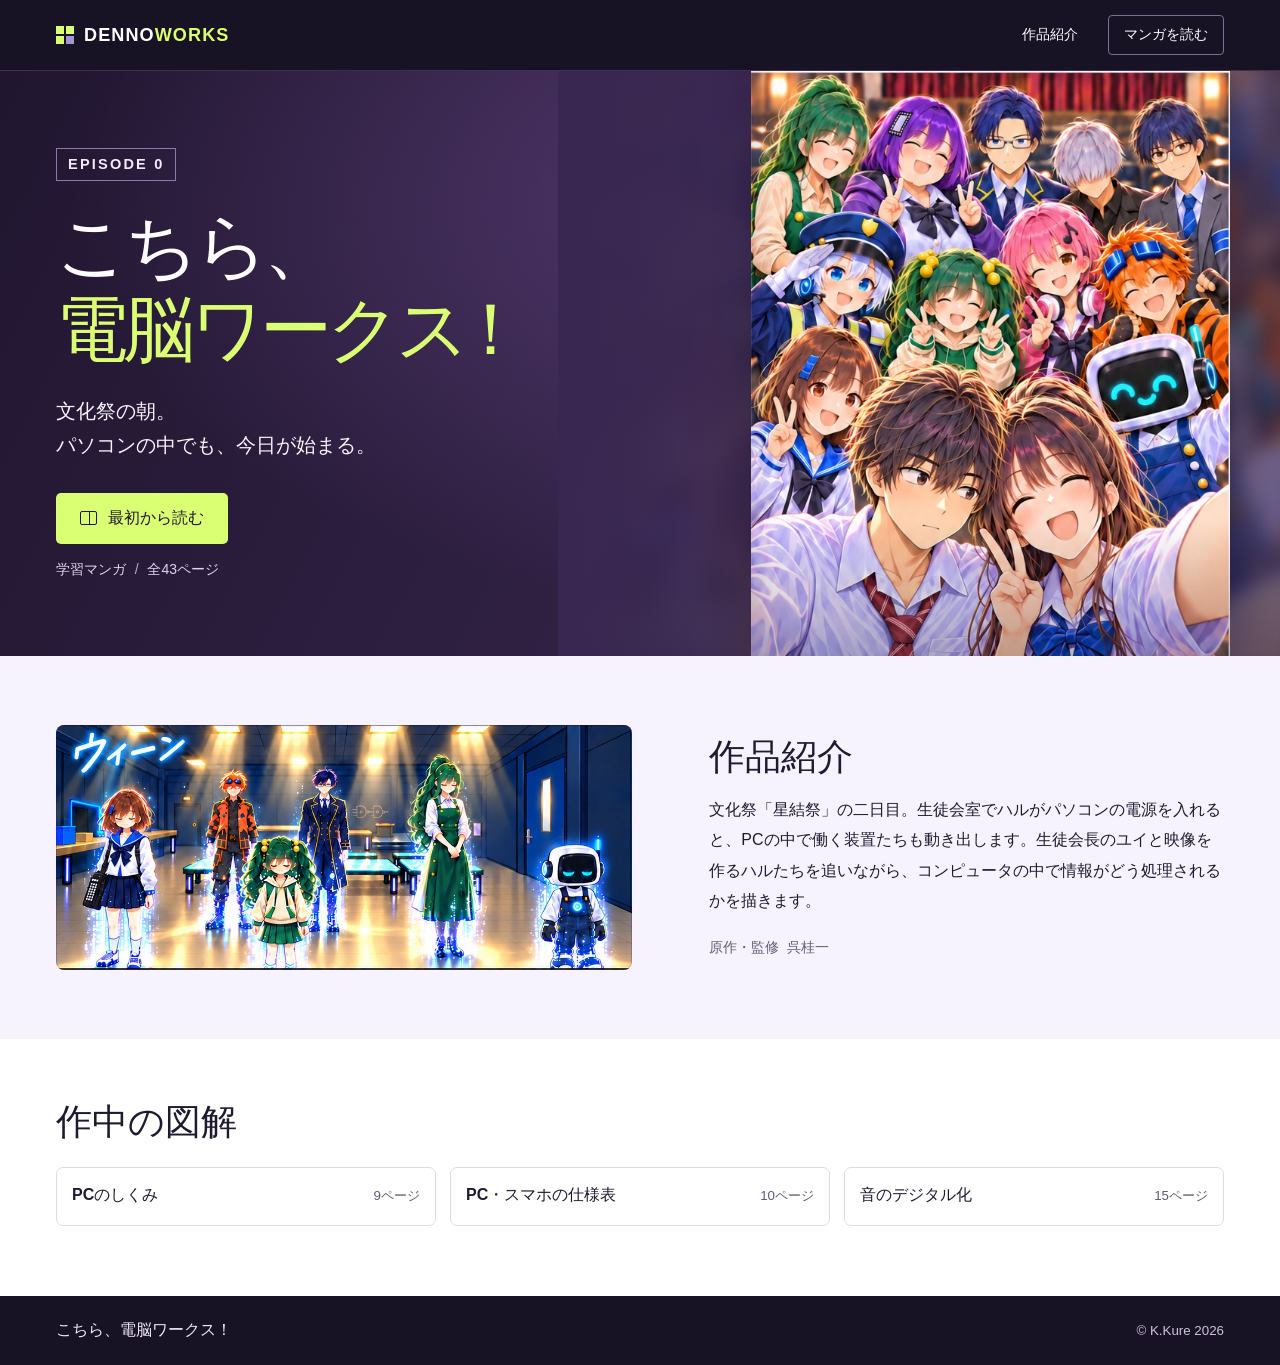
==== docs/index.html @ b40518f5 "Add DennoWorks site" ====
<!doctype html>
<html lang="ja">
<head>
  <meta charset="utf-8">
  <meta name="viewport" content="width=device-width, initial-scale=1">
  <meta name="description" content="文化祭の朝、ハルがパソコンの電源を入れる。学園とPCの中を行き来する情報の学習マンガ『こちら、電脳ワークス！』Episode 0。">
  <meta name="theme-color" content="#181324">
  <title>こちら、電脳ワークス！</title>
  <link rel="icon" href="assets/favicon.svg" type="image/svg+xml">
  <link rel="stylesheet" href="assets/site.css">
  <script src="assets/home.js" defer></script>
</head>
<body class="home">
  <header class="masthead">
    <div class="masthead-inner">
      <a class="brand" href="./" aria-label="電脳ワークスのトップ">
        <span class="brand-mark" aria-hidden="true"><i></i><i></i><i></i><i></i></span>
        DENNO<span>WORKS</span>
      </a>
      <nav aria-label="メインメニュー">
        <a href="#story">作品紹介</a>
        <a class="header-read" href="reader.html#p01">マンガを読む</a>
      </nav>
    </div>
  </header>

  <main>
    <section class="hero" aria-labelledby="site-title">
      <div class="hero-inner">
        <div class="hero-art">
          <img src="assets/cast.webp" alt="ハルとユイ、その周りに集まるPCの中の仲間たち" width="634" height="774" fetchpriority="high">
        </div>
        <div class="hero-content">
          <p class="episode-label">Episode 0</p>
          <h1 id="site-title"><span>こちら、</span><em>電脳ワークス<span class="title-exclamation">！</span></em></h1>
          <p class="hero-line">文化祭の朝。<br>パソコンの中でも、今日が始まる。</p>
          <div class="hero-actions">
            <a class="button button-primary" href="reader.html#p01"><span class="book-icon" aria-hidden="true"></span>最初から読む</a>
            <a class="resume" id="resume" href="reader.html" hidden>続きから読む</a>
          </div>
          <p class="hero-meta">学習マンガ <span aria-hidden="true">/</span> 全43ページ</p>
        </div>
      </div>
    </section>

    <section class="story" id="story" aria-labelledby="story-title">
      <div class="story-inner">
        <figure><img src="assets/workspace.webp" width="1038" height="442" alt="電源が入り、PCの中で姿を現す装置たち" loading="lazy"></figure>
        <div class="story-copy">
          <h2 id="story-title">作品紹介</h2>
          <p>文化祭「星結祭」の二日目。生徒会室でハルがパソコンの電源を入れると、PCの中で働く装置たちも動き出します。生徒会長のユイと映像を作るハルたちを追いながら、コンピュータの中で情報がどう処理されるかを描きます。</p>
          <p class="credit">原作・監修&nbsp; 呉桂一</p>
        </div>
      </div>
    </section>

    <section class="diagrams" aria-labelledby="diagrams-title">
      <h2 id="diagrams-title">作中の図解</h2>
      <ul>
        <li><a href="reader.html#p09"><span>PCのしくみ</span><small>9ページ</small></a></li>
        <li><a href="reader.html#p10"><span>PC・スマホの仕様表</span><small>10ページ</small></a></li>
        <li><a href="reader.html#p15"><span>音のデジタル化</span><small>15ページ</small></a></li>
      </ul>
    </section>
  </main>

  <footer class="site-footer"><div><span>こちら、電脳ワークス！</span><small>© K.Kure 2026</small></div></footer>
</body>
</html>
---- docs/assets/site.css ----
:root {
  color-scheme: light;
  --ink: #201a31;
  --night: #181324;
  --lime: #daff73;
  --paper: #f6f3ff;
  --muted: #625b74;
  --japanese: "Hiragino Sans", "Yu Gothic", "Meiryo", "Noto Sans CJK JP", sans-serif;
  --latin: "Arial", sans-serif;
  font-family: var(--japanese);
  background: #fff;
  color: var(--ink);
  font-synthesis: none;
}

*, *::before, *::after { box-sizing: border-box; }
body, h1, h2, p, figure { margin: 0; }
img { display: block; max-width: 100%; }
a { color: inherit; }
button, select { font: inherit; }
[hidden] { display: none !important; }
:focus-visible { outline: 3px solid #8951ef; outline-offset: 4px; }
.hero :focus-visible, .masthead :focus-visible, .reader :focus-visible { outline-color: #e7ff9f; }
.visually-hidden {
  position: absolute;
  width: 1px;
  height: 1px;
  padding: 0;
  overflow: hidden;
  clip-path: inset(50%);
  white-space: nowrap;
}

.masthead { background: var(--night); color: #fff; border-bottom: 1px solid #3d314f; }
.masthead-inner, .hero-inner, .story-inner, .diagrams, .site-footer > div {
  width: min(100% - 112px, 1224px);
  margin-inline: auto;
}
.masthead-inner { min-height: 70px; display: flex; justify-content: space-between; align-items: center; gap: 16px; }
.brand {
  display: inline-flex;
  align-items: center;
  gap: 0;
  font: 800 1.13rem/1 var(--latin);
  letter-spacing: .06em;
  white-space: nowrap;
  text-decoration: none;
}
.brand > span:last-child { color: var(--lime); }
.brand-mark { width: 18px; height: 18px; display: grid; grid-template: repeat(2, 1fr) / repeat(2, 1fr); gap: 2px; margin-right: 10px; }
.brand-mark i { background: var(--lime); }
.brand-mark i:last-child { background: #a597d5; }
.masthead nav { display: flex; align-items: center; gap: 30px; }
.masthead nav a { font-size: .875rem; font-weight: 700; text-decoration: none; white-space: nowrap; }
.masthead nav a:hover { color: var(--lime); }
.header-read { padding: 10px 15px; border: 1px solid #7e708f; border-radius: 4px; }

.hero { position: relative; isolation: isolate; overflow: hidden; background: #211630; color: #fff; }
.hero::before {
  position: absolute;
  z-index: -1;
  inset: 0;
  content: "";
  background: radial-gradient(ellipse at 66% 22%, #543a70 0%, transparent 65%), linear-gradient(117deg, #211630, #342449 70%, #231831);
}
.hero-inner { position: relative; min-height: 585px; display: grid; align-items: center; isolation: isolate; }
.hero-content { position: relative; width: max-content; max-width: 100%; padding-block: 54px; }
.episode-label {
  display: inline-block;
  padding: 7px 11px;
  border: 1px solid #8c78ab;
  color: #f3eaff;
  font: 700 .91rem/1.15 var(--latin);
  letter-spacing: .15em;
  text-transform: uppercase;
}
.hero h1 { margin-top: 24px; font-size: clamp(2.6rem, 5.65vw, 5.25rem); font-weight: 900; line-height: 1.15; letter-spacing: -.065em; }
.hero h1 > span, .hero h1 em { display: block; }
.hero h1 em { color: var(--lime); font-style: normal; white-space: nowrap; }
.title-exclamation { display: inline-block; margin-left: -.15em; }
.hero-line { margin-top: 24px; color: #faf5ff; font-size: clamp(1rem, 1.55vw, 1.28rem); font-weight: 600; line-height: 1.7; }
.hero-actions { display: flex; align-items: center; flex-wrap: wrap; gap: 14px 20px; margin-top: 30px; }
.button { display: inline-flex; min-height: 51px; justify-content: center; align-items: center; gap: 11px; padding: 10px 24px; border-radius: 5px; font-weight: 800; text-decoration: none; }
.button-primary { color: #211630; background: var(--lime); }
.button-primary:hover { background: #ecffa9; }
.book-icon { position: relative; width: 17px; height: 14px; border: 1.7px solid currentColor; border-radius: 2px; }
.book-icon::before { position: absolute; inset: 0 auto 0 50%; border-left: 1.7px solid currentColor; content: ""; }
.resume { font-size: .9rem; font-weight: 700; color: #f2eafd; text-underline-offset: .25em; }
.resume:hover { color: var(--lime); }
.hero-meta { margin-top: 17px; color: #e0d3ec; font-size: .875rem; }
.hero-meta span { margin-inline: .35em; color: #baaad0; }
.hero-art {
  position: absolute;
  z-index: -1;
  inset: 0 min(-56px, calc((1224px - 100vw) / 2)) 0 43%;
  isolation: isolate;
  overflow: hidden;
}
.hero-art img { position: absolute; top: 0; right: max(28px, calc((100vw - 1180px) / 2)); width: auto; height: 100%; max-width: none; box-shadow: 0 0 44px #20142e80; }
.hero-art::before, .hero-art::after { position: absolute; inset: 0; content: ""; pointer-events: none; }
.hero-art::before { z-index: -1; inset: -20px; background: linear-gradient(110deg, #392751 3%, #392751f2 26%, #332345a0 75%), url("cast.webp") center 47% / cover; filter: blur(11px); }
.hero-art::after { background: linear-gradient(90deg, #392751 0%, transparent 30%), linear-gradient(0deg, #21163046, transparent 23%); }

.story { scroll-margin-top: 14px; background: var(--paper); }
.story-inner { display: grid; grid-template-columns: 1.12fr 1fr; align-items: center; gap: clamp(26px, 6vw, 94px); padding-block: 69px; }
.story figure { position: relative; min-width: 0; }
.story figure::after { position: absolute; inset: 0; border: 1px solid #27184038; border-radius: 8px; content: ""; pointer-events: none; }
.story img { width: 100%; height: auto; border-radius: 8px; }
.story h2, .diagrams h2 { font-size: clamp(1.5rem, 3vw, 2.23rem); font-weight: 800; line-height: 1.25; }
.story-copy p { margin-top: 15px; font-size: 1rem; line-height: 1.9; }
.story-copy .credit { margin-top: 17px; font-size: .875rem; color: var(--muted); }
.diagrams { padding-block: 61px 70px; }
.diagrams ul { display: grid; grid-template-columns: repeat(3, 1fr); gap: 14px; padding: 0; margin: 22px 0 0; list-style: none; }
.diagrams a { display: flex; align-items: baseline; justify-content: space-between; flex-wrap: wrap; gap: 3px 12px; min-height: 59px; padding: 17px 15px; border: 1px solid #e1d8ee; border-radius: 7px; font-weight: 700; text-decoration: none; }
.diagrams a:hover { background: var(--paper); border-color: #baa4d1; }
.diagrams small { font-weight: 500; color: var(--muted); white-space: nowrap; }
.site-footer { background: var(--night); color: #f1e9fb; }
.site-footer > div { padding-block: 24px; display: flex; flex-wrap: wrap; align-items: baseline; justify-content: space-between; gap: 6px 18px; }
.site-footer small { color: #d0c1de; }

.reader { --reader-header-space: 72px; color-scheme: dark; color: #f7f0ff; background: #120f1b; }
.reader-header { position: sticky; top: 0; z-index: 2; border-bottom: 1px solid #463952; background: var(--night); }
.reader-header-inner { width: min(100% - 36px, 1224px); min-height: 62px; margin-inline: auto; display: grid; grid-template-columns: 1fr auto 1fr; align-items: center; gap: 13px; }
.reader-header h1 { font: 700 1rem/1.3 var(--latin); text-transform: uppercase; letter-spacing: .11em; }
.mode-picker { justify-self: end; display: flex; gap: 3px; align-items: center; border: 1px solid #514364; border-radius: 7px; padding: 3px; }
.mode-picker button { min-height: 34px; padding: 5px 10px; border: 0; border-radius: 4px; color: #e9dcf6; background: transparent; font-size: .875rem; font-weight: 700; cursor: pointer; white-space: nowrap; }
.mode-picker button:hover { background: #352844; }
.mode-picker button[aria-pressed="true"] { background: var(--lime); color: var(--night); }
.reading-area { padding: 13px 14px calc(84px + env(safe-area-inset-bottom)); }
.comic { max-width: 760px; margin-inline: auto; display: grid; gap: 12px; }
.comic:not(.vertical) { max-width: clamp(535px, 67vh, 760px); touch-action: pan-y pinch-zoom; }
.comic figure { position: relative; scroll-margin-top: var(--reader-header-space); }
.comic img { width: 100%; height: auto; background: #282136; }
.comic figure:has(.page-load-error) img { opacity: 0; }
.page-load-error { position: absolute; inset: 0; display: grid; place-content: center; gap: 12px; text-align: center; padding: 16px; background: #282136; }
.page-load-error button { justify-self: center; padding: 6px 14px; border: 1px solid #766688; border-radius: 5px; background: var(--night); color: #fff; cursor: pointer; }
.reader-dock { position: fixed; z-index: 2; inset: auto 0 0; border-top: 1px solid #463952; background: var(--night); padding: 9px 12px calc(9px + env(safe-area-inset-bottom)); }
.reader-dock-inner { width: min(100%, 442px); display: grid; grid-template-columns: 1fr auto 1fr; gap: 9px; margin-inline: auto; }
.page-button, #page-select { min-height: 43px; border: 1px solid #6d5c81; border-radius: 5px; color: #f7f0ff; font-size: .93rem; font-weight: 700; cursor: pointer; }
.page-button { padding: 7px; background: #2c223e; }
.page-button:hover:not(:disabled) { background: #4b3765; }
.page-button.next-page { background: var(--lime); color: var(--night); border-color: var(--lime); }
.page-button.next-page:hover:not(:disabled) { background: #ecffa9; }
.page-button:disabled { background: #211a30; border-color: #514660; color: #ac9bb8; cursor: default; }
.page-select-label { position: relative; }
#page-select { appearance: none; width: 115px; padding: 5px 23px 5px 10px; background: #261d35; text-align: center; }
.select-chevron { position: absolute; top: calc(50% - 5px); right: 12px; width: 7px; height: 7px; border: solid currentColor; border-width: 0 1.5px 1.5px 0; transform: rotate(45deg); pointer-events: none; }
.reader-message { padding: 16px; text-align: center; }

@media (max-width: 1000px) {
  .masthead-inner, .hero-inner, .story-inner, .diagrams, .site-footer > div { width: calc(100% - 72px); }
  .hero-inner { min-height: 535px; }
  .hero-art { right: -36px; }
  .story-inner { padding-block: 54px; }
}

@media (max-width: 700px) {
  .masthead-inner, .hero-inner, .story-inner, .diagrams, .site-footer > div { width: calc(100% - 36px); }
  .masthead-inner { min-height: 59px; }
  .brand { font-size: .94rem; }
  .brand-mark { width: 15px; height: 15px; margin-right: 7px; }
  .masthead nav { gap: 13px; }
  .masthead nav a { font-size: .8125rem; }
  .header-read { padding: 8px 9px; }
  .hero-inner { min-height: 0; }
  .hero-art { position: relative; z-index: 0; inset: auto; width: calc(100% + 36px); margin-inline: -18px; height: clamp(245px, 77vw, 420px); }
  .hero-art img { inset: 0; width: 100%; object-fit: cover; object-position: center 55%; box-shadow: none; }
  .hero-art::before { background: none; }
  .hero-art::after { background: linear-gradient(0deg, #291b3d 0%, #291b3d9c 13%, transparent 37%); }
  .hero-content { margin-top: -49px; padding-block: 0 36px; }
  .hero h1 { margin-top: 15px; font-size: clamp(2rem, 10.4vw, 4rem); letter-spacing: -.055em; }
  .hero-line { margin-top: 13px; }
  .hero-actions { margin-top: 20px; }
  .hero-meta { margin-top: 13px; }
  .story-inner { grid-template-columns: 1fr; gap: 19px; padding-block: 35px 37px; }
  .story-copy p { margin-top: 11px; }
  .diagrams { padding-block: 35px 39px; }
  .diagrams ul { grid-template-columns: 1fr; gap: 8px; margin-top: 15px; }
  .diagrams a { min-height: 50px; padding: 12px 13px; }
  .reader { --reader-header-space: 59px; }
  .reader-header-inner { min-height: 52px; width: calc(100% - 20px); grid-template-columns: 1fr auto; gap: 8px; }
  .reader-header h1 { position: absolute; clip-path: inset(50%); white-space: nowrap; }
  .mode-picker button { min-height: 31px; padding: 4px 7px; font-size: .8125rem; }
  .reading-area { padding: 6px 0 calc(78px + env(safe-area-inset-bottom)); }
  .comic { gap: 8px; }
}

@media (max-width: 350px) {
  .masthead nav { gap: 8px; }
  .masthead nav a, .mode-picker button { font-size: .75rem; }
  .masthead-inner { width: calc(100% - 24px); }
  .brand { font-size: .86rem; }
  .reader .brand-mark { display: none; }
}
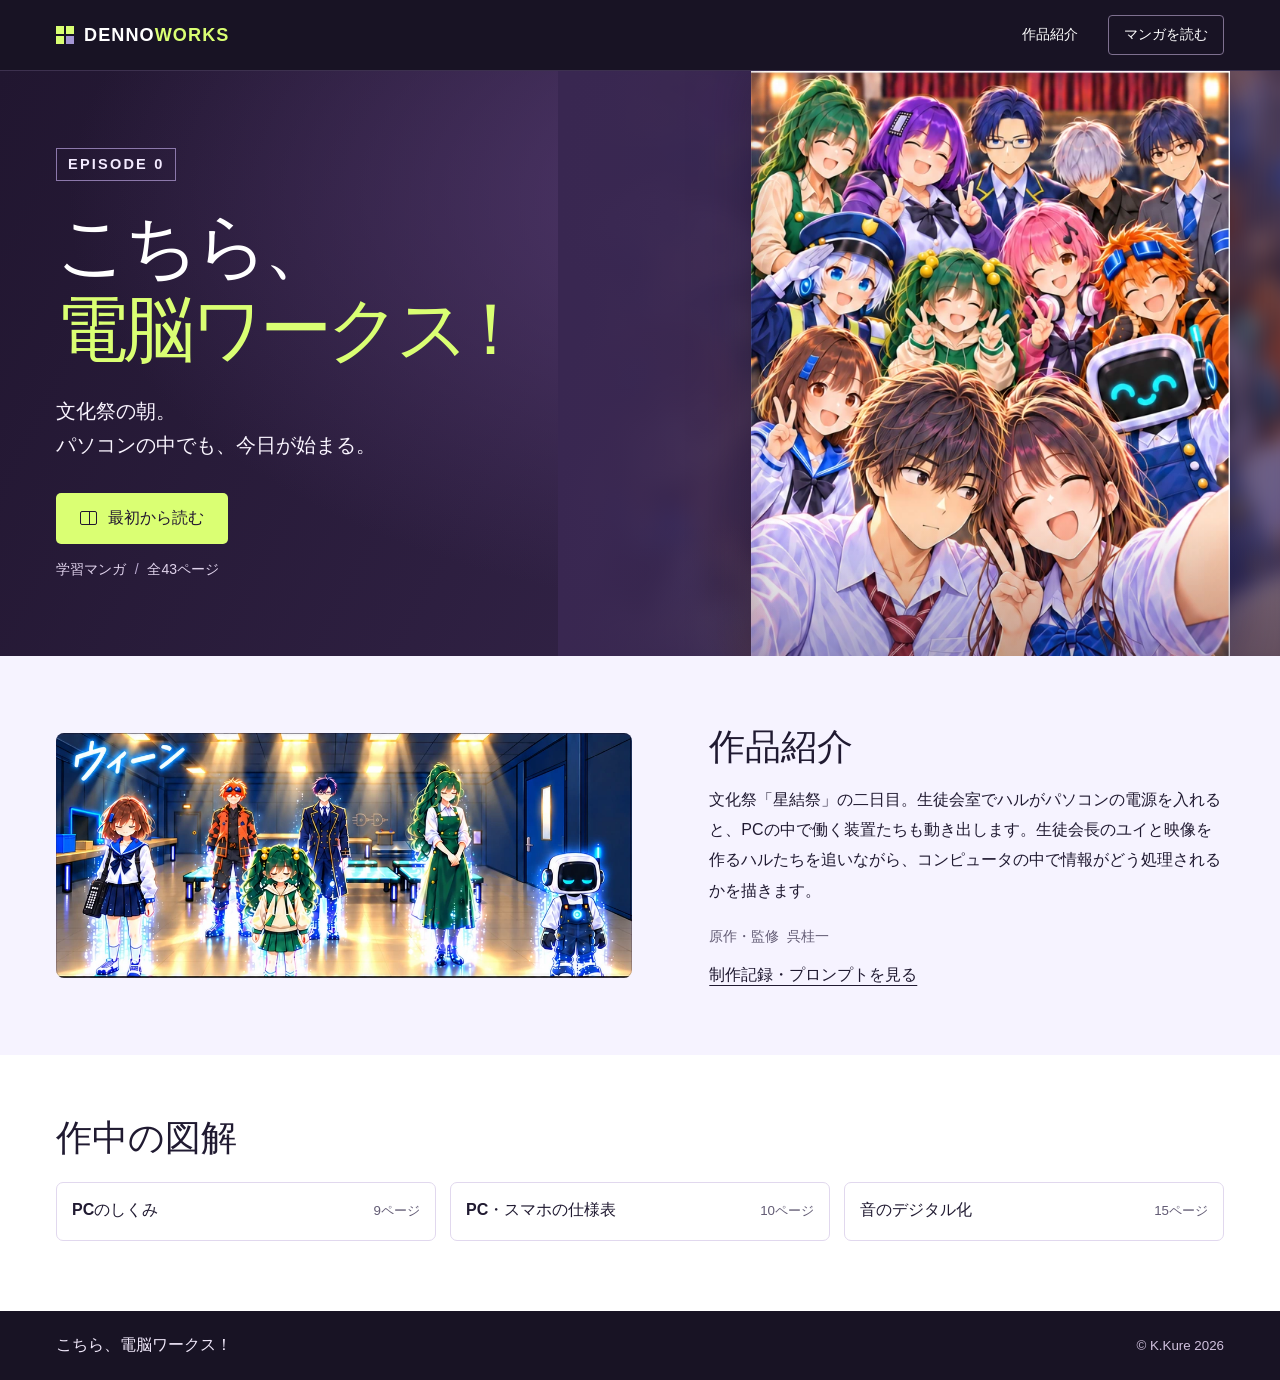
==== commit 5be897ff: "Add DennoWorks production record" ====
--- a/docs/index.html
+++ b/docs/index.html
@@ -50,6 +50,7 @@
           <h2 id="story-title">作品紹介</h2>
           <p>文化祭「星結祭」の二日目。生徒会室でハルがパソコンの電源を入れると、PCの中で働く装置たちも動き出します。生徒会長のユイと映像を作るハルたちを追いながら、コンピュータの中で情報がどう処理されるかを描きます。</p>
           <p class="credit">原作・監修&nbsp; 呉桂一</p>
+          <a class="story-record" href="production-record/index.html">制作記録・プロンプトを見る</a>
         </div>
       </div>
     </section>
--- a/docs/assets/site.css
+++ b/docs/assets/site.css
@@ -109,6 +109,8 @@
 .story h2, .diagrams h2 { font-size: clamp(1.5rem, 3vw, 2.23rem); font-weight: 800; line-height: 1.25; }
 .story-copy p { margin-top: 15px; font-size: 1rem; line-height: 1.9; }
 .story-copy .credit { margin-top: 17px; font-size: .875rem; color: var(--muted); }
+.story-record { display: inline-block; margin-top: 15px; font-weight: 800; text-underline-offset: .3em; }
+.story-record:hover { color: #5a337d; }
 .diagrams { padding-block: 61px 70px; }
 .diagrams ul { display: grid; grid-template-columns: repeat(3, 1fr); gap: 14px; padding: 0; margin: 22px 0 0; list-style: none; }
 .diagrams a { display: flex; align-items: baseline; justify-content: space-between; flex-wrap: wrap; gap: 3px 12px; min-height: 59px; padding: 17px 15px; border: 1px solid #e1d8ee; border-radius: 7px; font-weight: 700; text-decoration: none; }
